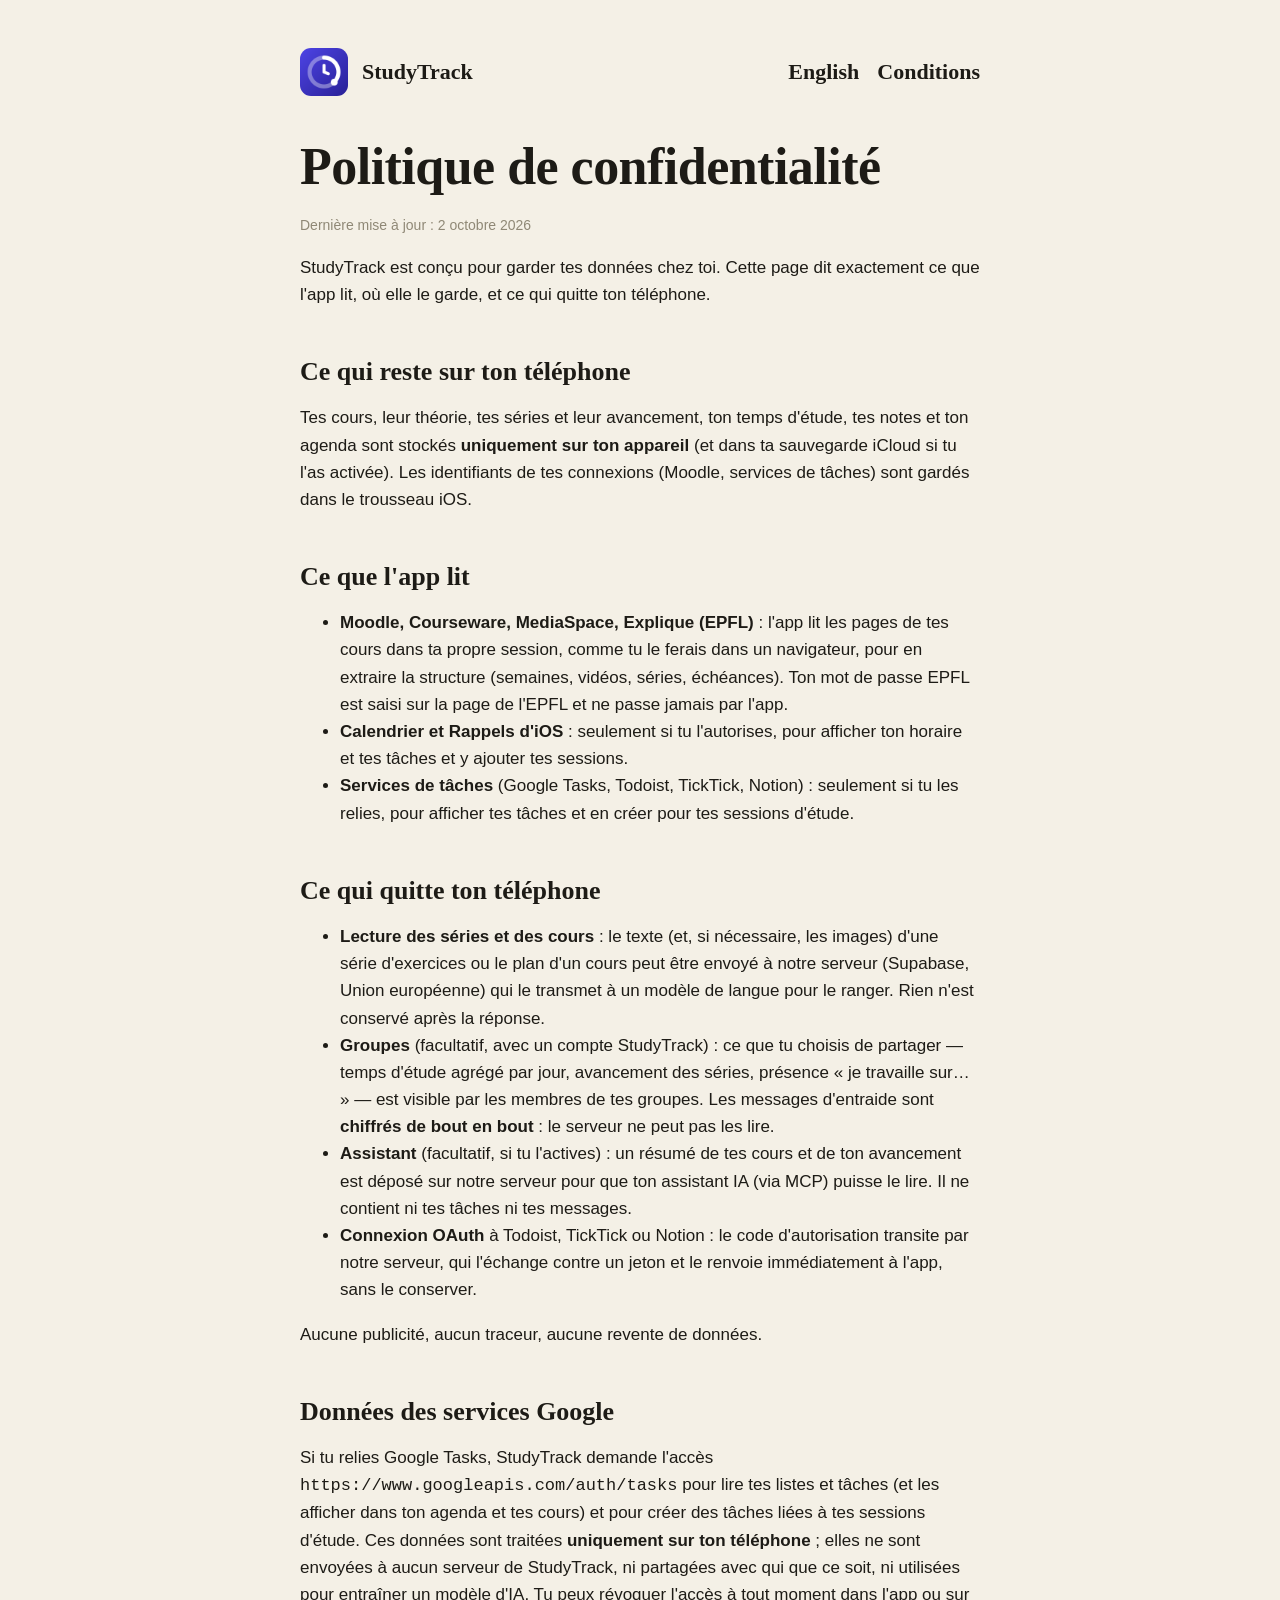
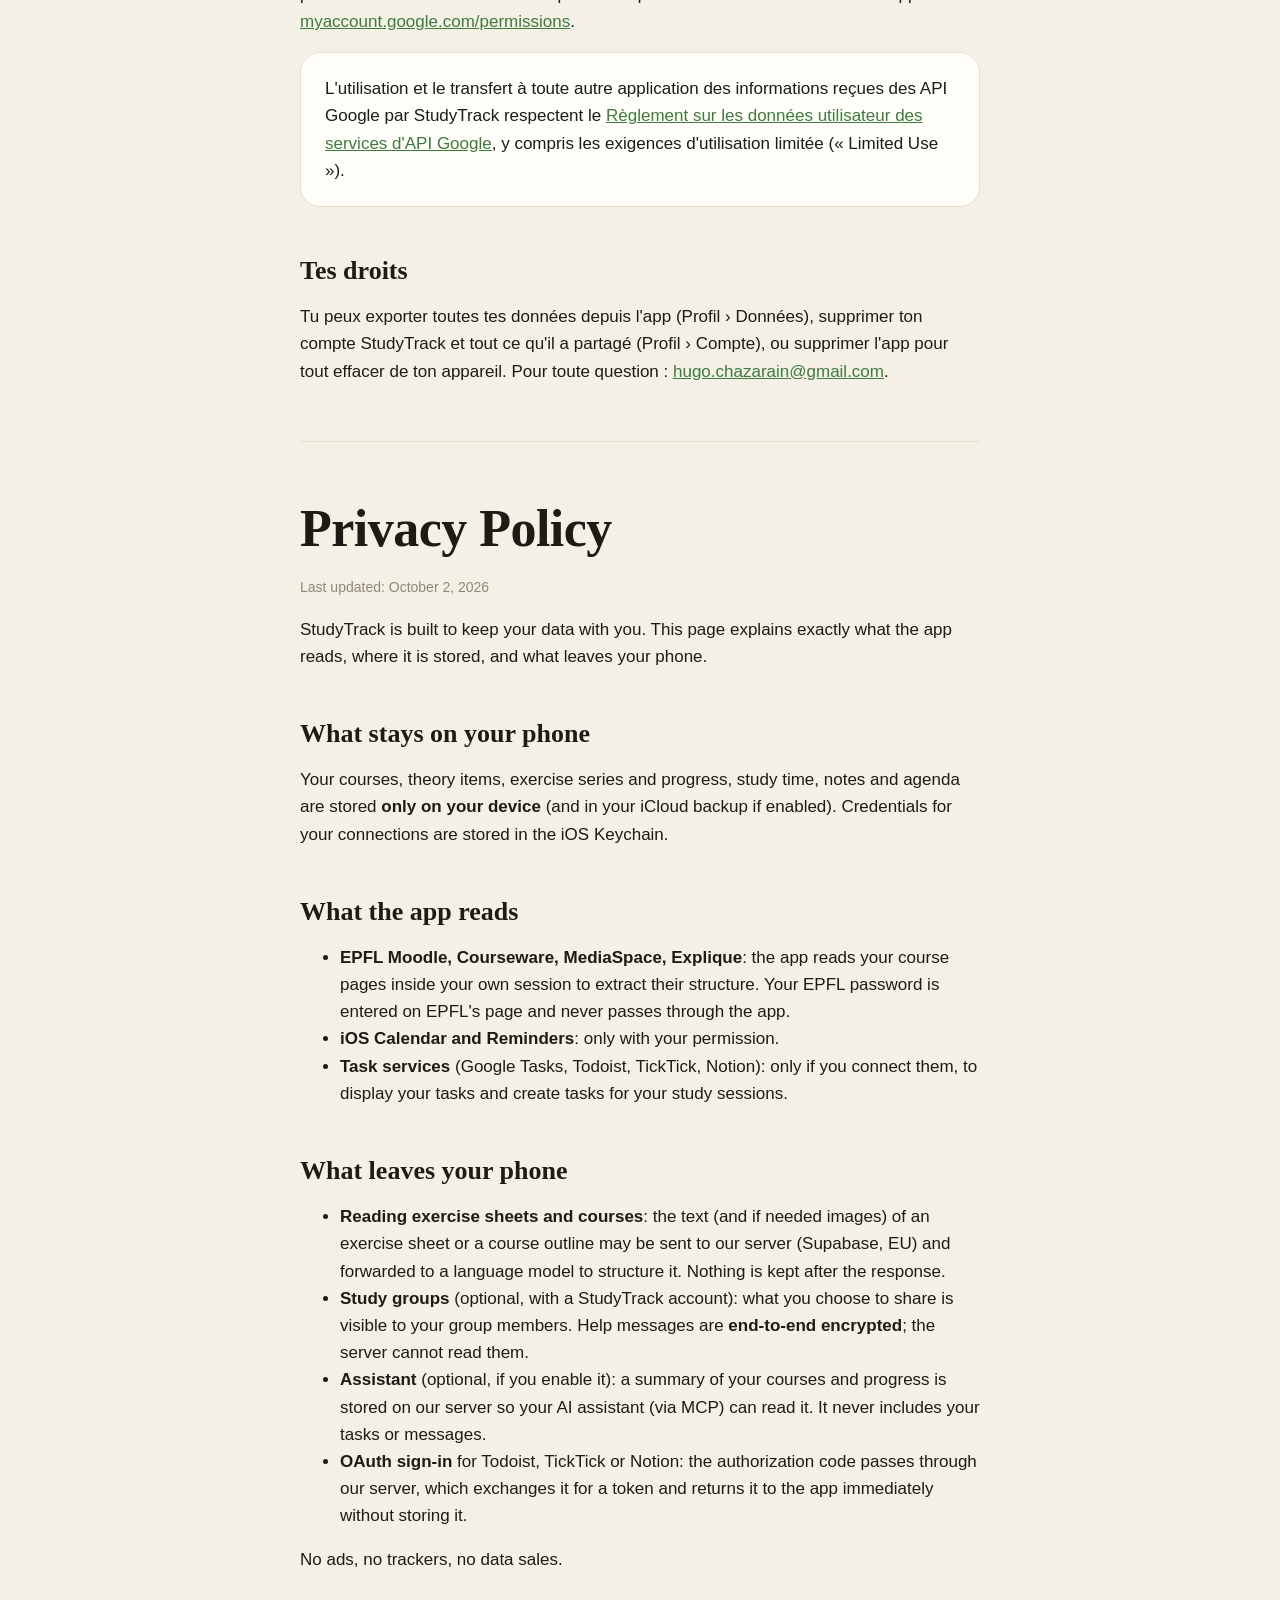
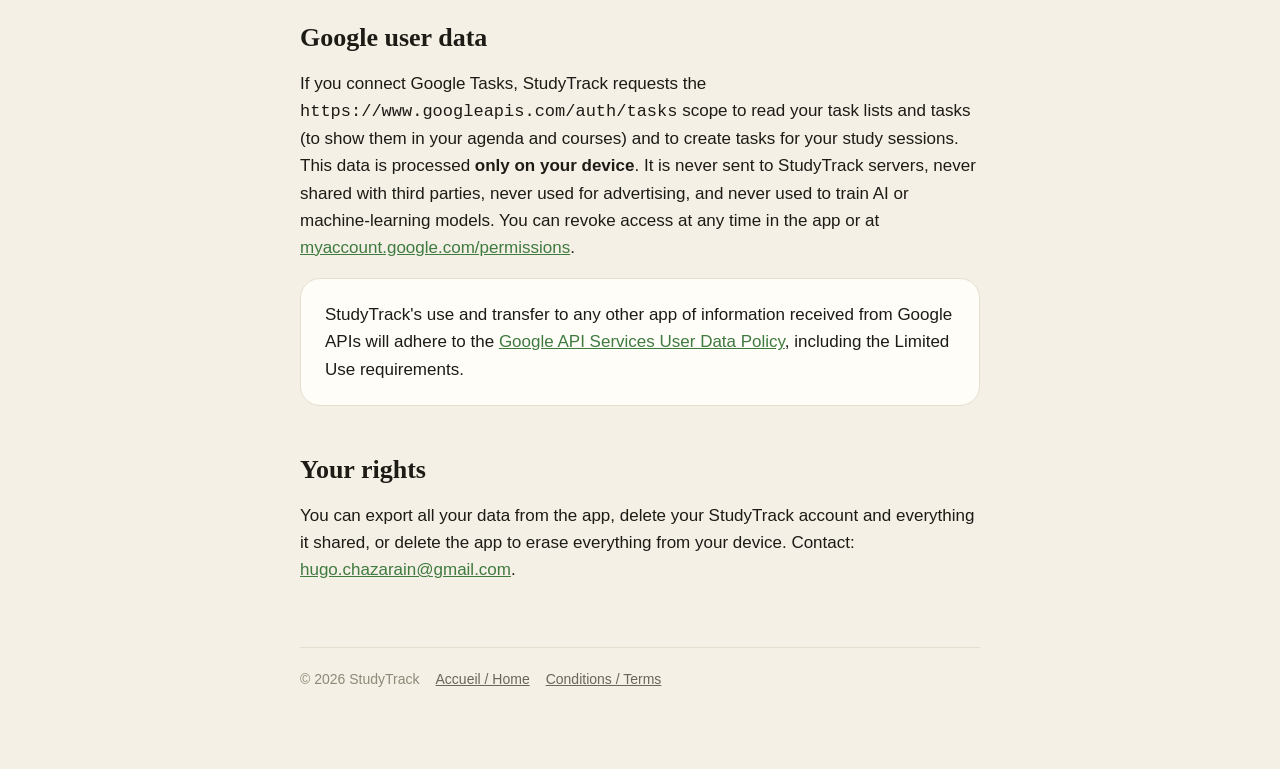
==== privacy.html @ 060e9a37 "StudyTrack site: home, privacy, terms" ====
<!doctype html>
<html lang="fr">
<head>
<meta charset="utf-8">
<meta name="viewport" content="width=device-width, initial-scale=1">
<title>Confidentialité — StudyTrack</title>
<link rel="icon" href="icon.png">
<link rel="stylesheet" href="style.css">
</head>
<body>
<div class="wrap">
  <header class="site">
    <img src="icon.png" alt="">
    <a href="/">StudyTrack</a>
    <nav><a href="#en">English</a><a href="terms.html">Conditions</a></nav>
  </header>

  <h1>Politique de confidentialité</h1>
  <p class="muted">Dernière mise à jour : 2 octobre 2026</p>

  <p>StudyTrack est conçu pour garder tes données chez toi. Cette page dit exactement ce que l'app lit, où elle le garde, et ce qui quitte ton téléphone.</p>

  <h2>Ce qui reste sur ton téléphone</h2>
  <p>Tes cours, leur théorie, tes séries et leur avancement, ton temps d'étude, tes notes et ton agenda sont stockés <strong>uniquement sur ton appareil</strong> (et dans ta sauvegarde iCloud si tu l'as activée). Les identifiants de tes connexions (Moodle, services de tâches) sont gardés dans le trousseau iOS.</p>

  <h2>Ce que l'app lit</h2>
  <ul>
    <li><strong>Moodle, Courseware, MediaSpace, Explique (EPFL)</strong> : l'app lit les pages de tes cours dans ta propre session, comme tu le ferais dans un navigateur, pour en extraire la structure (semaines, vidéos, séries, échéances). Ton mot de passe EPFL est saisi sur la page de l'EPFL et ne passe jamais par l'app.</li>
    <li><strong>Calendrier et Rappels d'iOS</strong> : seulement si tu l'autorises, pour afficher ton horaire et tes tâches et y ajouter tes sessions.</li>
    <li><strong>Services de tâches</strong> (Google Tasks, Todoist, TickTick, Notion) : seulement si tu les relies, pour afficher tes tâches et en créer pour tes sessions d'étude.</li>
  </ul>

  <h2>Ce qui quitte ton téléphone</h2>
  <ul>
    <li><strong>Lecture des séries et des cours</strong> : le texte (et, si nécessaire, les images) d'une série d'exercices ou le plan d'un cours peut être envoyé à notre serveur (Supabase, Union européenne) qui le transmet à un modèle de langue pour le ranger. Rien n'est conservé après la réponse.</li>
    <li><strong>Groupes</strong> (facultatif, avec un compte StudyTrack) : ce que tu choisis de partager — temps d'étude agrégé par jour, avancement des séries, présence « je travaille sur… » — est visible par les membres de tes groupes. Les messages d'entraide sont <strong>chiffrés de bout en bout</strong> : le serveur ne peut pas les lire.</li>
    <li><strong>Assistant</strong> (facultatif, si tu l'actives) : un résumé de tes cours et de ton avancement est déposé sur notre serveur pour que ton assistant IA (via MCP) puisse le lire. Il ne contient ni tes tâches ni tes messages.</li>
    <li><strong>Connexion OAuth</strong> à Todoist, TickTick ou Notion : le code d'autorisation transite par notre serveur, qui l'échange contre un jeton et le renvoie immédiatement à l'app, sans le conserver.</li>
  </ul>
  <p>Aucune publicité, aucun traceur, aucune revente de données.</p>

  <h2>Données des services Google</h2>
  <p>Si tu relies Google Tasks, StudyTrack demande l'accès <code>https://www.googleapis.com/auth/tasks</code> pour lire tes listes et tâches (et les afficher dans ton agenda et tes cours) et pour créer des tâches liées à tes sessions d'étude. Ces données sont traitées <strong>uniquement sur ton téléphone</strong> ; elles ne sont envoyées à aucun serveur de StudyTrack, ni partagées avec qui que ce soit, ni utilisées pour entraîner un modèle d'IA. Tu peux révoquer l'accès à tout moment dans l'app ou sur <a href="https://myaccount.google.com/permissions">myaccount.google.com/permissions</a>.</p>
  <p class="card">L'utilisation et le transfert à toute autre application des informations reçues des API Google par StudyTrack respectent le <a href="https://developers.google.com/terms/api-services-user-data-policy">Règlement sur les données utilisateur des services d'API Google</a>, y compris les exigences d'utilisation limitée (« Limited Use »).</p>

  <h2>Tes droits</h2>
  <p>Tu peux exporter toutes tes données depuis l'app (Profil › Données), supprimer ton compte StudyTrack et tout ce qu'il a partagé (Profil › Compte), ou supprimer l'app pour tout effacer de ton appareil. Pour toute question : <a href="mailto:hugo.chazarain@gmail.com">hugo.chazarain@gmail.com</a>.</p>

  <hr style="border:none;border-top:1px solid var(--rule);margin:56px 0">

  <section id="en" lang="en">
  <h1>Privacy Policy</h1>
  <p class="muted">Last updated: October 2, 2026</p>

  <p>StudyTrack is built to keep your data with you. This page explains exactly what the app reads, where it is stored, and what leaves your phone.</p>

  <h2>What stays on your phone</h2>
  <p>Your courses, theory items, exercise series and progress, study time, notes and agenda are stored <strong>only on your device</strong> (and in your iCloud backup if enabled). Credentials for your connections are stored in the iOS Keychain.</p>

  <h2>What the app reads</h2>
  <ul>
    <li><strong>EPFL Moodle, Courseware, MediaSpace, Explique</strong>: the app reads your course pages inside your own session to extract their structure. Your EPFL password is entered on EPFL's page and never passes through the app.</li>
    <li><strong>iOS Calendar and Reminders</strong>: only with your permission.</li>
    <li><strong>Task services</strong> (Google Tasks, Todoist, TickTick, Notion): only if you connect them, to display your tasks and create tasks for your study sessions.</li>
  </ul>

  <h2>What leaves your phone</h2>
  <ul>
    <li><strong>Reading exercise sheets and courses</strong>: the text (and if needed images) of an exercise sheet or a course outline may be sent to our server (Supabase, EU) and forwarded to a language model to structure it. Nothing is kept after the response.</li>
    <li><strong>Study groups</strong> (optional, with a StudyTrack account): what you choose to share is visible to your group members. Help messages are <strong>end-to-end encrypted</strong>; the server cannot read them.</li>
    <li><strong>Assistant</strong> (optional, if you enable it): a summary of your courses and progress is stored on our server so your AI assistant (via MCP) can read it. It never includes your tasks or messages.</li>
    <li><strong>OAuth sign-in</strong> for Todoist, TickTick or Notion: the authorization code passes through our server, which exchanges it for a token and returns it to the app immediately without storing it.</li>
  </ul>
  <p>No ads, no trackers, no data sales.</p>

  <h2>Google user data</h2>
  <p>If you connect Google Tasks, StudyTrack requests the <code>https://www.googleapis.com/auth/tasks</code> scope to read your task lists and tasks (to show them in your agenda and courses) and to create tasks for your study sessions. This data is processed <strong>only on your device</strong>. It is never sent to StudyTrack servers, never shared with third parties, never used for advertising, and never used to train AI or machine-learning models. You can revoke access at any time in the app or at <a href="https://myaccount.google.com/permissions">myaccount.google.com/permissions</a>.</p>
  <p class="card">StudyTrack's use and transfer to any other app of information received from Google APIs will adhere to the <a href="https://developers.google.com/terms/api-services-user-data-policy">Google API Services User Data Policy</a>, including the Limited Use requirements.</p>

  <h2>Your rights</h2>
  <p>You can export all your data from the app, delete your StudyTrack account and everything it shared, or delete the app to erase everything from your device. Contact: <a href="mailto:hugo.chazarain@gmail.com">hugo.chazarain@gmail.com</a>.</p>
  </section>

  <footer>
    <span>© 2026 StudyTrack</span>
    <a href="/">Accueil / Home</a>
    <a href="terms.html">Conditions / Terms</a>
  </footer>
</div>
</body>
</html>
---- style.css ----
:root {
  --ground: #F4F0E6;
  --sheet: #FFFDF8;
  --raised: #EFE9DC;
  --ink: #1D1B16;
  --ink-2: #6B655A;
  --ink-3: #8F8876;
  --rule: #E6DFD0;
  --accent: #3F7A3F;
  color-scheme: light dark;
}
@media (prefers-color-scheme: dark) {
  :root {
    --ground: #15130F;
    --sheet: #211E18;
    --raised: #2B271F;
    --ink: #EDE6D6;
    --ink-2: #A89F8D;
    --ink-3: #7D7566;
    --rule: #353027;
    --accent: #8FC58A;
  }
}
* { box-sizing: border-box; }
html { -webkit-text-size-adjust: 100%; }
body {
  margin: 0;
  background: var(--ground);
  color: var(--ink);
  font: 17px/1.6 -apple-system, BlinkMacSystemFont, "SF Pro Text", "Segoe UI", Roboto, sans-serif;
}
.wrap { max-width: 720px; margin: 0 auto; padding: 48px 20px 80px; }
header.site { display: flex; align-items: center; gap: 14px; margin-bottom: 40px; }
header.site img { width: 48px; height: 48px; border-radius: 11px; }
header.site a { color: inherit; text-decoration: none; font-family: "New York", "Iowan Old Style", Georgia, serif; font-size: 22px; font-weight: 600; }
nav { margin-left: auto; display: flex; gap: 18px; font-size: 15px; }
nav a { color: var(--ink-2); text-decoration: none; }
nav a:hover { color: var(--ink); }
h1, h2, h3 { font-family: "New York", "Iowan Old Style", Georgia, serif; font-weight: 600; line-height: 1.2; }
h1 { font-size: clamp(34px, 7vw, 52px); margin: 0 0 16px; letter-spacing: -0.01em; }
h2 { font-size: 26px; margin: 48px 0 12px; }
h3 { font-size: 19px; margin: 28px 0 8px; }
p, li { color: var(--ink); }
.lede { font-size: 20px; color: var(--ink-2); max-width: 36em; }
.muted { color: var(--ink-3); font-size: 14px; }
a { color: var(--accent); }
.card { background: var(--sheet); border: 1px solid var(--rule); border-radius: 20px; padding: 22px 24px; margin: 16px 0; }
.grid { display: grid; grid-template-columns: repeat(auto-fit, minmax(200px, 1fr)); gap: 14px; margin: 28px 0; }
.grid .card { margin: 0; }
.card h3 { margin-top: 0; }
.semester { display: grid; grid-template-columns: repeat(14, 1fr); gap: 4px; margin: 32px 0; max-width: 520px; }
.semester span { aspect-ratio: 1; border-radius: 4px; background: var(--raised); position: relative; }
.semester span::after { content: ""; position: absolute; inset: 32%; border-radius: 50%; background: var(--c); opacity: 0; animation: fill .6s ease forwards; animation-delay: var(--d); }
.semester span.s::after { inset: 26%; border-radius: 2px; }
@keyframes fill { from { opacity: 0; transform: scale(.2); } to { opacity: 1; transform: scale(1); } }
@media (prefers-reduced-motion: reduce) { .semester span::after { animation: none; opacity: 1; } }
footer { margin-top: 64px; padding-top: 20px; border-top: 1px solid var(--rule); font-size: 14px; color: var(--ink-3); display: flex; flex-wrap: wrap; gap: 16px; }
footer a { color: var(--ink-2); }
.lang { font-size: 14px; color: var(--ink-3); }
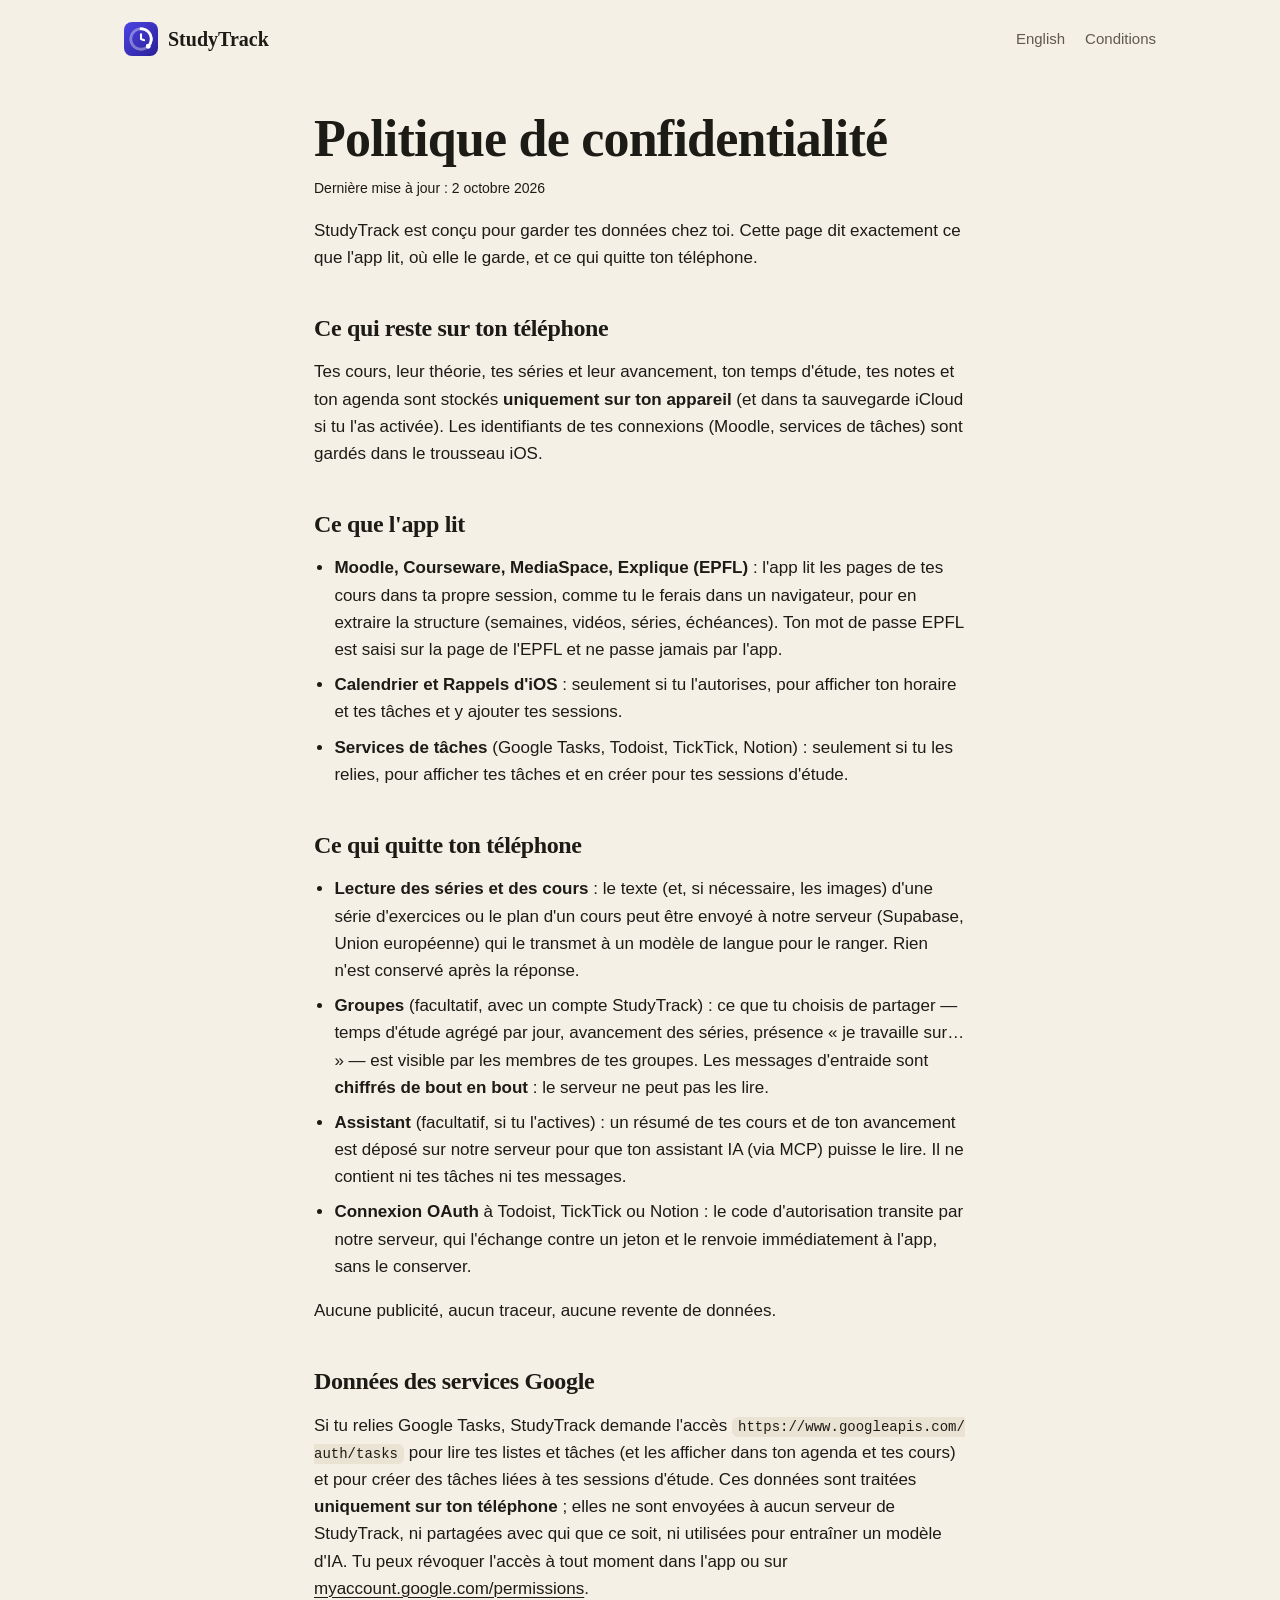
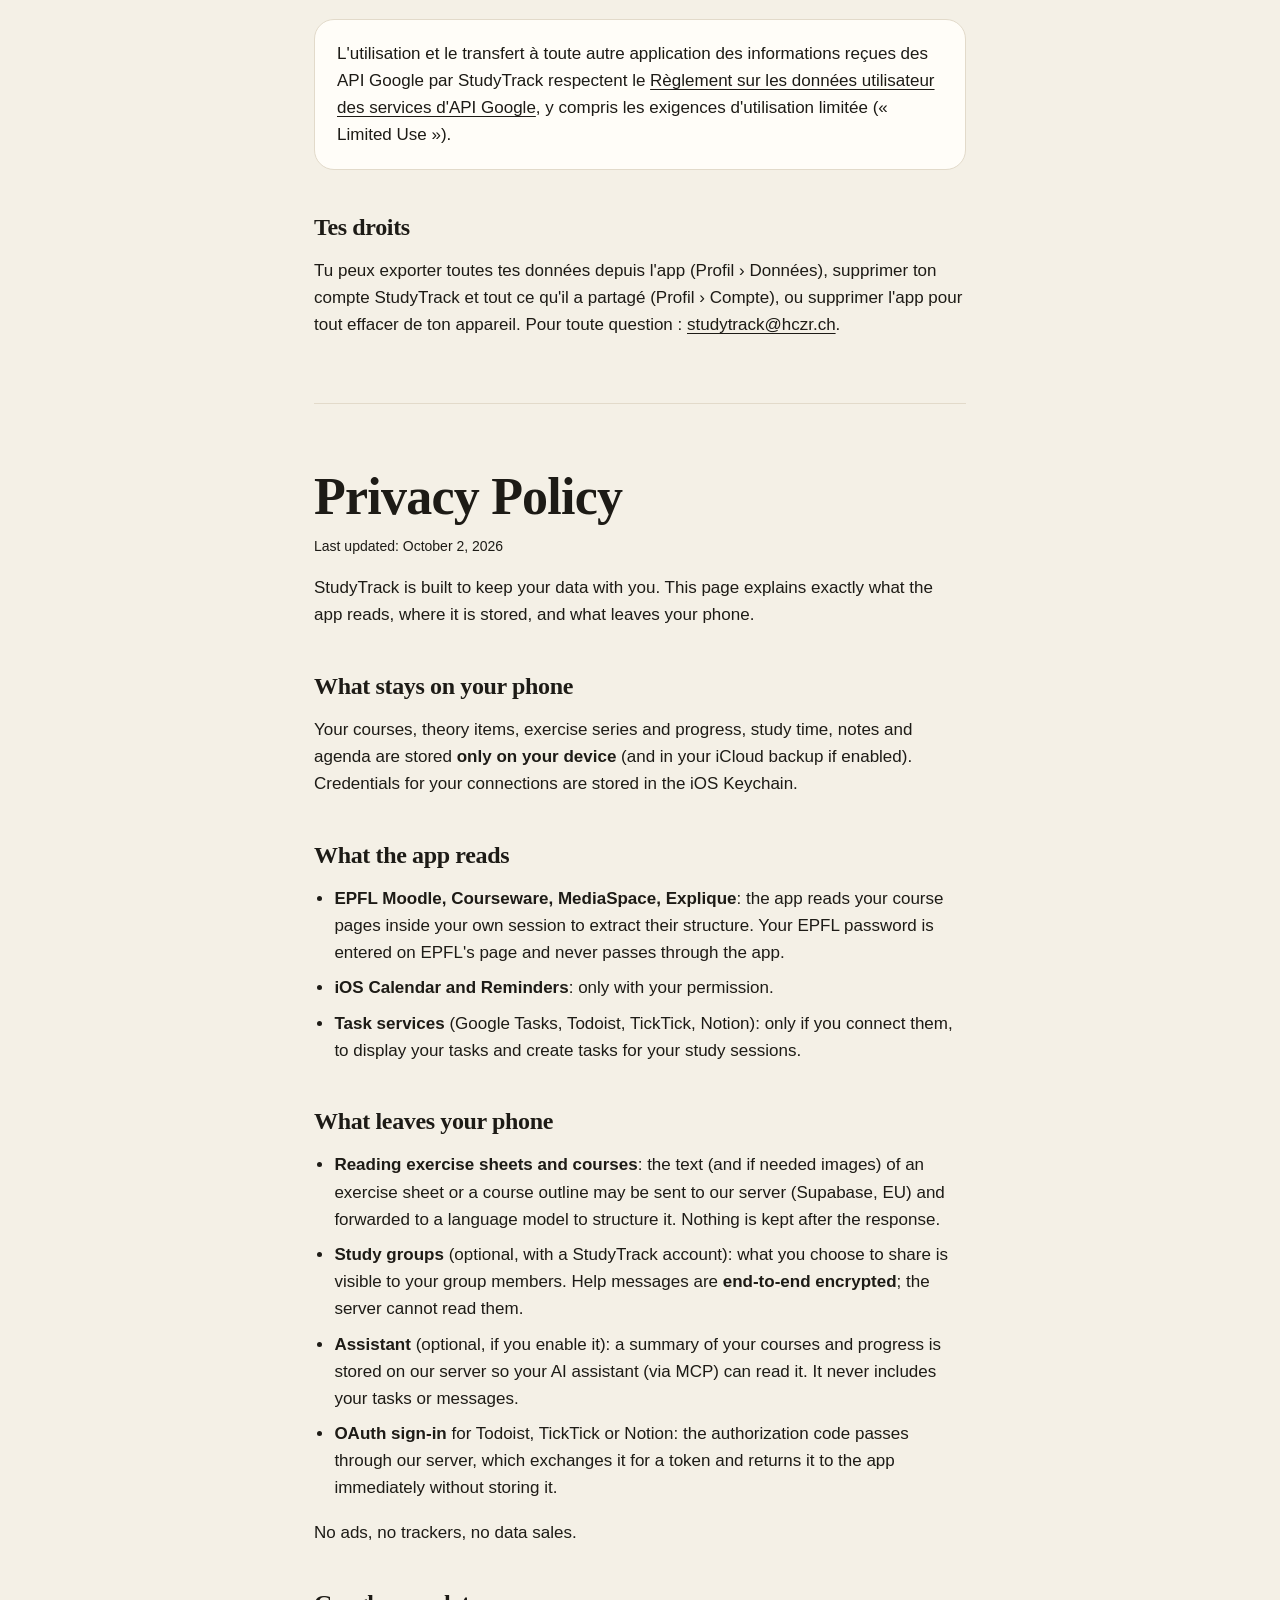
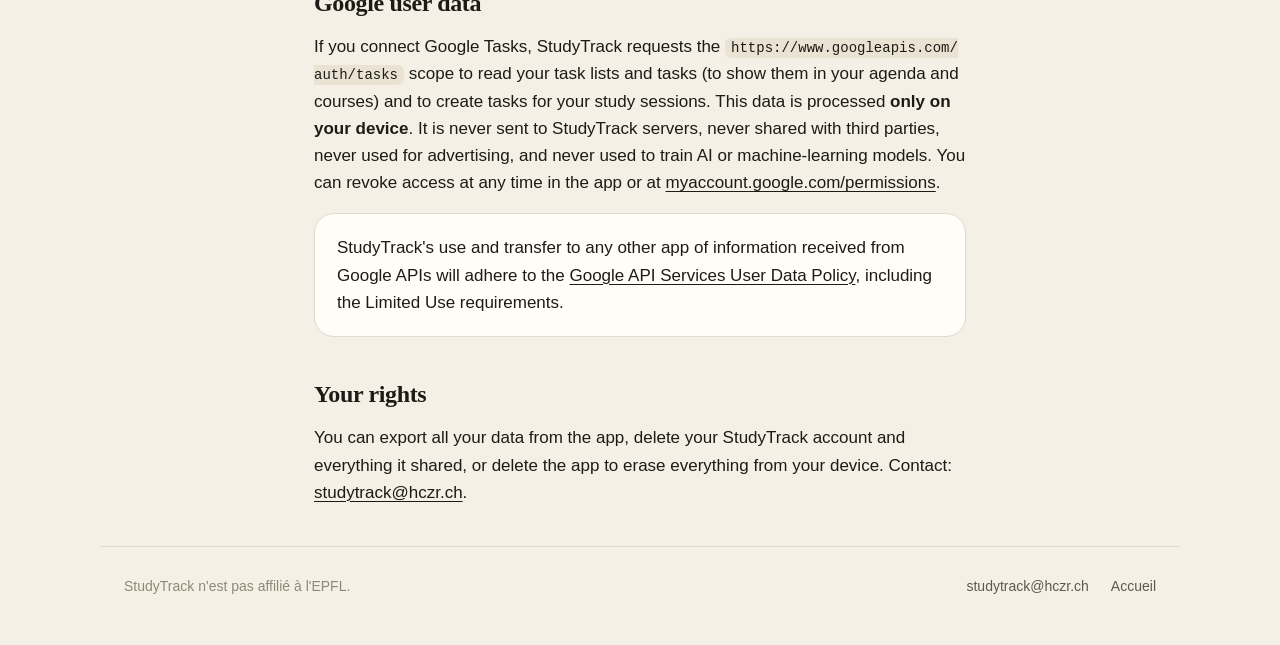
==== commit 2c848b04: "Nouveau site : captures réelles de l'app, texte réécrit, contact studytrack@hczr.ch" ====
--- a/privacy.html
+++ b/privacy.html
@@ -8,12 +8,11 @@
 <link rel="stylesheet" href="style.css">
 </head>
 <body>
-<div class="wrap">
-  <header class="site">
-    <img src="icon.png" alt="">
-    <a href="/">StudyTrack</a>
-    <nav><a href="#en">English</a><a href="terms.html">Conditions</a></nav>
-  </header>
+<header class="bar">
+  <a class="brand" href="/"><img src="icon.png" alt="">StudyTrack</a>
+  <nav><a href="#en">English</a><a href="terms.html">Conditions</a></nav>
+</header>
+<main class="doc">
 
   <h1>Politique de confidentialité</h1>
   <p class="muted">Dernière mise à jour : 2 octobre 2026</p>
@@ -44,9 +43,9 @@
   <p class="card">L'utilisation et le transfert à toute autre application des informations reçues des API Google par StudyTrack respectent le <a href="https://developers.google.com/terms/api-services-user-data-policy">Règlement sur les données utilisateur des services d'API Google</a>, y compris les exigences d'utilisation limitée (« Limited Use »).</p>
 
   <h2>Tes droits</h2>
-  <p>Tu peux exporter toutes tes données depuis l'app (Profil › Données), supprimer ton compte StudyTrack et tout ce qu'il a partagé (Profil › Compte), ou supprimer l'app pour tout effacer de ton appareil. Pour toute question : <a href="mailto:hugo.chazarain@gmail.com">hugo.chazarain@gmail.com</a>.</p>
+  <p>Tu peux exporter toutes tes données depuis l'app (Profil › Données), supprimer ton compte StudyTrack et tout ce qu'il a partagé (Profil › Compte), ou supprimer l'app pour tout effacer de ton appareil. Pour toute question : <a href="mailto:studytrack@hczr.ch">studytrack@hczr.ch</a>.</p>
 
-  <hr style="border:none;border-top:1px solid var(--rule);margin:56px 0">
+  <hr>
 
   <section id="en" lang="en">
   <h1>Privacy Policy</h1>
@@ -78,14 +77,13 @@
   <p class="card">StudyTrack's use and transfer to any other app of information received from Google APIs will adhere to the <a href="https://developers.google.com/terms/api-services-user-data-policy">Google API Services User Data Policy</a>, including the Limited Use requirements.</p>
 
   <h2>Your rights</h2>
-  <p>You can export all your data from the app, delete your StudyTrack account and everything it shared, or delete the app to erase everything from your device. Contact: <a href="mailto:hugo.chazarain@gmail.com">hugo.chazarain@gmail.com</a>.</p>
+  <p>You can export all your data from the app, delete your StudyTrack account and everything it shared, or delete the app to erase everything from your device. Contact: <a href="mailto:studytrack@hczr.ch">studytrack@hczr.ch</a>.</p>
   </section>
-
-  <footer>
-    <span>© 2026 StudyTrack</span>
-    <a href="/">Accueil / Home</a>
-    <a href="terms.html">Conditions / Terms</a>
-  </footer>
-</div>
+</main>
+<footer class="foot">
+  <span>StudyTrack n'est pas affilié à l'EPFL.</span>
+  <a href="mailto:studytrack@hczr.ch">studytrack@hczr.ch</a>
+  <a href="/">Accueil</a>
+</footer>
 </body>
 </html>
--- a/style.css
+++ b/style.css
@@ -1,59 +1,115 @@
 :root {
   --ground: #F4F0E6;
   --sheet: #FFFDF8;
-  --raised: #EFE9DC;
+  --raised: #EAE3D3;
   --ink: #1D1B16;
-  --ink-2: #6B655A;
+  --ink-2: #5F594E;
   --ink-3: #8F8876;
-  --rule: #E6DFD0;
-  --accent: #3F7A3F;
+  --rule: #E2DACA;
+  --due: #B4412F;
+  --serif: "New York", ui-serif, "Iowan Old Style", "Palatino Linotype", Georgia, serif;
+  --sans: -apple-system, BlinkMacSystemFont, "SF Pro Text", "Segoe UI", Roboto, sans-serif;
   color-scheme: light dark;
 }
 @media (prefers-color-scheme: dark) {
   :root {
-    --ground: #15130F;
-    --sheet: #211E18;
-    --raised: #2B271F;
-    --ink: #EDE6D6;
-    --ink-2: #A89F8D;
+    --ground: #14120E;
+    --sheet: #1F1C16;
+    --raised: #2C281F;
+    --ink: #EFE8D8;
+    --ink-2: #ABA290;
     --ink-3: #7D7566;
-    --rule: #353027;
-    --accent: #8FC58A;
+    --rule: #332E25;
+    --due: #E07A62;
   }
 }
+
 * { box-sizing: border-box; }
 html { -webkit-text-size-adjust: 100%; }
 body {
   margin: 0;
   background: var(--ground);
   color: var(--ink);
-  font: 17px/1.6 -apple-system, BlinkMacSystemFont, "SF Pro Text", "Segoe UI", Roboto, sans-serif;
+  font: 17px/1.6 var(--sans);
+  -webkit-font-smoothing: antialiased;
 }
-.wrap { max-width: 720px; margin: 0 auto; padding: 48px 20px 80px; }
-header.site { display: flex; align-items: center; gap: 14px; margin-bottom: 40px; }
-header.site img { width: 48px; height: 48px; border-radius: 11px; }
-header.site a { color: inherit; text-decoration: none; font-family: "New York", "Iowan Old Style", Georgia, serif; font-size: 22px; font-weight: 600; }
-nav { margin-left: auto; display: flex; gap: 18px; font-size: 15px; }
-nav a { color: var(--ink-2); text-decoration: none; }
-nav a:hover { color: var(--ink); }
-h1, h2, h3 { font-family: "New York", "Iowan Old Style", Georgia, serif; font-weight: 600; line-height: 1.2; }
-h1 { font-size: clamp(34px, 7vw, 52px); margin: 0 0 16px; letter-spacing: -0.01em; }
-h2 { font-size: 26px; margin: 48px 0 12px; }
-h3 { font-size: 19px; margin: 28px 0 8px; }
-p, li { color: var(--ink); }
-.lede { font-size: 20px; color: var(--ink-2); max-width: 36em; }
-.muted { color: var(--ink-3); font-size: 14px; }
-a { color: var(--accent); }
-.card { background: var(--sheet); border: 1px solid var(--rule); border-radius: 20px; padding: 22px 24px; margin: 16px 0; }
-.grid { display: grid; grid-template-columns: repeat(auto-fit, minmax(200px, 1fr)); gap: 14px; margin: 28px 0; }
-.grid .card { margin: 0; }
-.card h3 { margin-top: 0; }
-.semester { display: grid; grid-template-columns: repeat(14, 1fr); gap: 4px; margin: 32px 0; max-width: 520px; }
-.semester span { aspect-ratio: 1; border-radius: 4px; background: var(--raised); position: relative; }
-.semester span::after { content: ""; position: absolute; inset: 32%; border-radius: 50%; background: var(--c); opacity: 0; animation: fill .6s ease forwards; animation-delay: var(--d); }
-.semester span.s::after { inset: 26%; border-radius: 2px; }
-@keyframes fill { from { opacity: 0; transform: scale(.2); } to { opacity: 1; transform: scale(1); } }
-@media (prefers-reduced-motion: reduce) { .semester span::after { animation: none; opacity: 1; } }
-footer { margin-top: 64px; padding-top: 20px; border-top: 1px solid var(--rule); font-size: 14px; color: var(--ink-3); display: flex; flex-wrap: wrap; gap: 16px; }
-footer a { color: var(--ink-2); }
-.lang { font-size: 14px; color: var(--ink-3); }
+a { color: inherit; text-underline-offset: 3px; text-decoration-thickness: 1px; }
+img { display: block; max-width: 100%; height: auto; }
+h1, h2, h3 { font-family: var(--serif); font-weight: 600; line-height: 1.1; letter-spacing: -0.015em; margin: 0; }
+
+/* Barre et pied */
+.bar, .foot, main { max-width: 1080px; margin: 0 auto; padding-left: 24px; padding-right: 24px; }
+.bar { display: flex; align-items: center; justify-content: space-between; padding-top: 22px; padding-bottom: 22px; }
+.brand { display: flex; align-items: center; gap: 10px; font-family: var(--serif); font-weight: 600; font-size: 20px; text-decoration: none; }
+.brand img { width: 34px; height: 34px; border-radius: 8px; }
+.bar nav { display: flex; gap: 20px; font-size: 15px; }
+.bar nav a { color: var(--ink-2); text-decoration: none; }
+.bar nav a:hover { color: var(--ink); }
+.foot { display: flex; flex-wrap: wrap; gap: 8px 22px; padding-top: 28px; padding-bottom: 48px; margin-top: 40px; border-top: 1px solid var(--rule); font-size: 14px; color: var(--ink-3); }
+.foot span { margin-right: auto; }
+.foot a { color: var(--ink-2); text-decoration: none; }
+.foot a:hover { color: var(--ink); }
+
+/* Accueil */
+.hero { display: grid; grid-template-columns: 1.15fr 0.85fr; gap: 48px; align-items: center; padding: 48px 0 24px; }
+.hero h1 { font-size: clamp(52px, 9vw, 104px); letter-spacing: -0.03em; line-height: 0.98; }
+.lede { font-size: clamp(19px, 2.2vw, 22px); color: var(--ink-2); max-width: 26em; margin: 28px 0 32px; }
+.cta { display: flex; flex-wrap: wrap; align-items: center; gap: 14px 18px; }
+.button { display: inline-block; background: var(--ink); color: var(--ground); padding: 14px 24px; border-radius: 999px; font-weight: 600; text-decoration: none; transition: transform .15s ease; }
+.button:hover { transform: translateY(-1px); }
+.button:active { transform: scale(.98); }
+.note { font-size: 14px; color: var(--ink-3); }
+
+.phone { margin: 0; padding: 9px; border-radius: 46px; background: #121110; box-shadow: 0 1px 0 rgba(255,255,255,.08) inset, 0 30px 60px -20px rgba(40,30,10,.35), 0 12px 24px -12px rgba(40,30,10,.25); max-width: 300px; }
+.phone img { border-radius: 38px; }
+.hero-phone { justify-self: center; max-width: 320px; transform: rotate(2.5deg); animation: settle 1.1s cubic-bezier(.16,1,.3,1) both; }
+@keyframes settle { from { opacity: 0; transform: translateY(40px) rotate(6deg); } }
+
+.band { margin: 72px 0 40px; padding: 40px clamp(20px, 5vw, 56px); background: var(--sheet); border: 1px solid var(--rule); border-radius: 32px; }
+.semester { max-width: 720px; margin: 0 auto; display: grid; grid-template-columns: repeat(14, 1fr); gap: clamp(3px, 0.8vw, 8px); }
+.semester span { aspect-ratio: 1; border-radius: 22%; background: var(--raised); position: relative; }
+.semester span::before { content: ""; position: absolute; inset: 0; border-radius: inherit; background: var(--c); opacity: 0; animation: tint .5s ease forwards; animation-delay: var(--d); }
+.semester span::after { content: ""; position: absolute; inset: 27%; border-radius: 20%; background: var(--c); transform: scale(0); animation: pop .55s cubic-bezier(.34,1.56,.64,1) forwards; animation-delay: var(--d); }
+.semester span.t::after { inset: 33%; border-radius: 50%; }
+@keyframes tint { to { opacity: .15; } }
+@keyframes pop { to { transform: scale(1); } }
+.band-caption { max-width: 720px; margin: 22px auto 0; font-size: 14px; color: var(--ink-3); }
+
+.feature { display: grid; grid-template-columns: 300px 1fr; gap: clamp(32px, 7vw, 96px); align-items: center; padding: 64px 0; }
+.feature.flip { grid-template-columns: 1fr 300px; }
+.feature.flip .phone { order: 2; }
+.feature h2 { font-size: clamp(32px, 4.4vw, 48px); margin-bottom: 18px; }
+.feature p { max-width: 30em; color: var(--ink-2); margin: 0 0 12px; }
+.kicker { font-size: 13px; font-weight: 600; letter-spacing: .08em; text-transform: uppercase; color: var(--ink-3) !important; margin-bottom: 14px !important; }
+
+.privacy-note { margin: 48px 0 0; padding: 48px 0 8px; border-top: 1px solid var(--rule); }
+.privacy-note h2 { font-size: clamp(28px, 3.6vw, 40px); margin-bottom: 14px; }
+.privacy-note p { color: var(--ink-2); max-width: 36em; margin: 0; }
+.english { margin-top: 40px; font-size: 15px; color: var(--ink-3); max-width: 44em; }
+.english strong { color: var(--ink-2); }
+
+@media (max-width: 760px) {
+  .hero { grid-template-columns: 1fr; gap: 40px; padding-top: 24px; }
+  .hero-phone { max-width: 260px; }
+  .band { margin-top: 48px; border-radius: 24px; padding: 24px 18px; }
+  .feature, .feature.flip { grid-template-columns: 1fr; padding: 40px 0; gap: 28px; }
+  .feature .phone, .feature.flip .phone { order: 2; max-width: 250px; justify-self: center; }
+}
+@media (prefers-reduced-motion: reduce) {
+  .hero-phone { animation: none; }
+  .semester span::before { animation: none; opacity: .15; }
+  .semester span::after { animation: none; transform: none; }
+}
+
+/* Pages de texte (confidentialité, conditions) */
+.doc { max-width: 700px; padding-top: 32px; }
+.doc h1 { font-size: clamp(36px, 6vw, 52px); margin-bottom: 10px; }
+.doc h2 { font-size: 24px; margin: 44px 0 10px; }
+.doc p, .doc li { color: var(--ink); }
+.doc ul { padding-left: 1.2em; }
+.doc li { margin-bottom: 8px; }
+.doc code { font-size: 14px; background: var(--raised); padding: 2px 6px; border-radius: 6px; word-break: break-all; }
+.doc a { color: var(--ink); }
+.muted { color: var(--ink-3); font-size: 14px; margin-top: 0; }
+.card { background: var(--sheet); border: 1px solid var(--rule); border-radius: 20px; padding: 20px 22px; }
+.doc hr { border: none; border-top: 1px solid var(--rule); margin: 64px 0; }
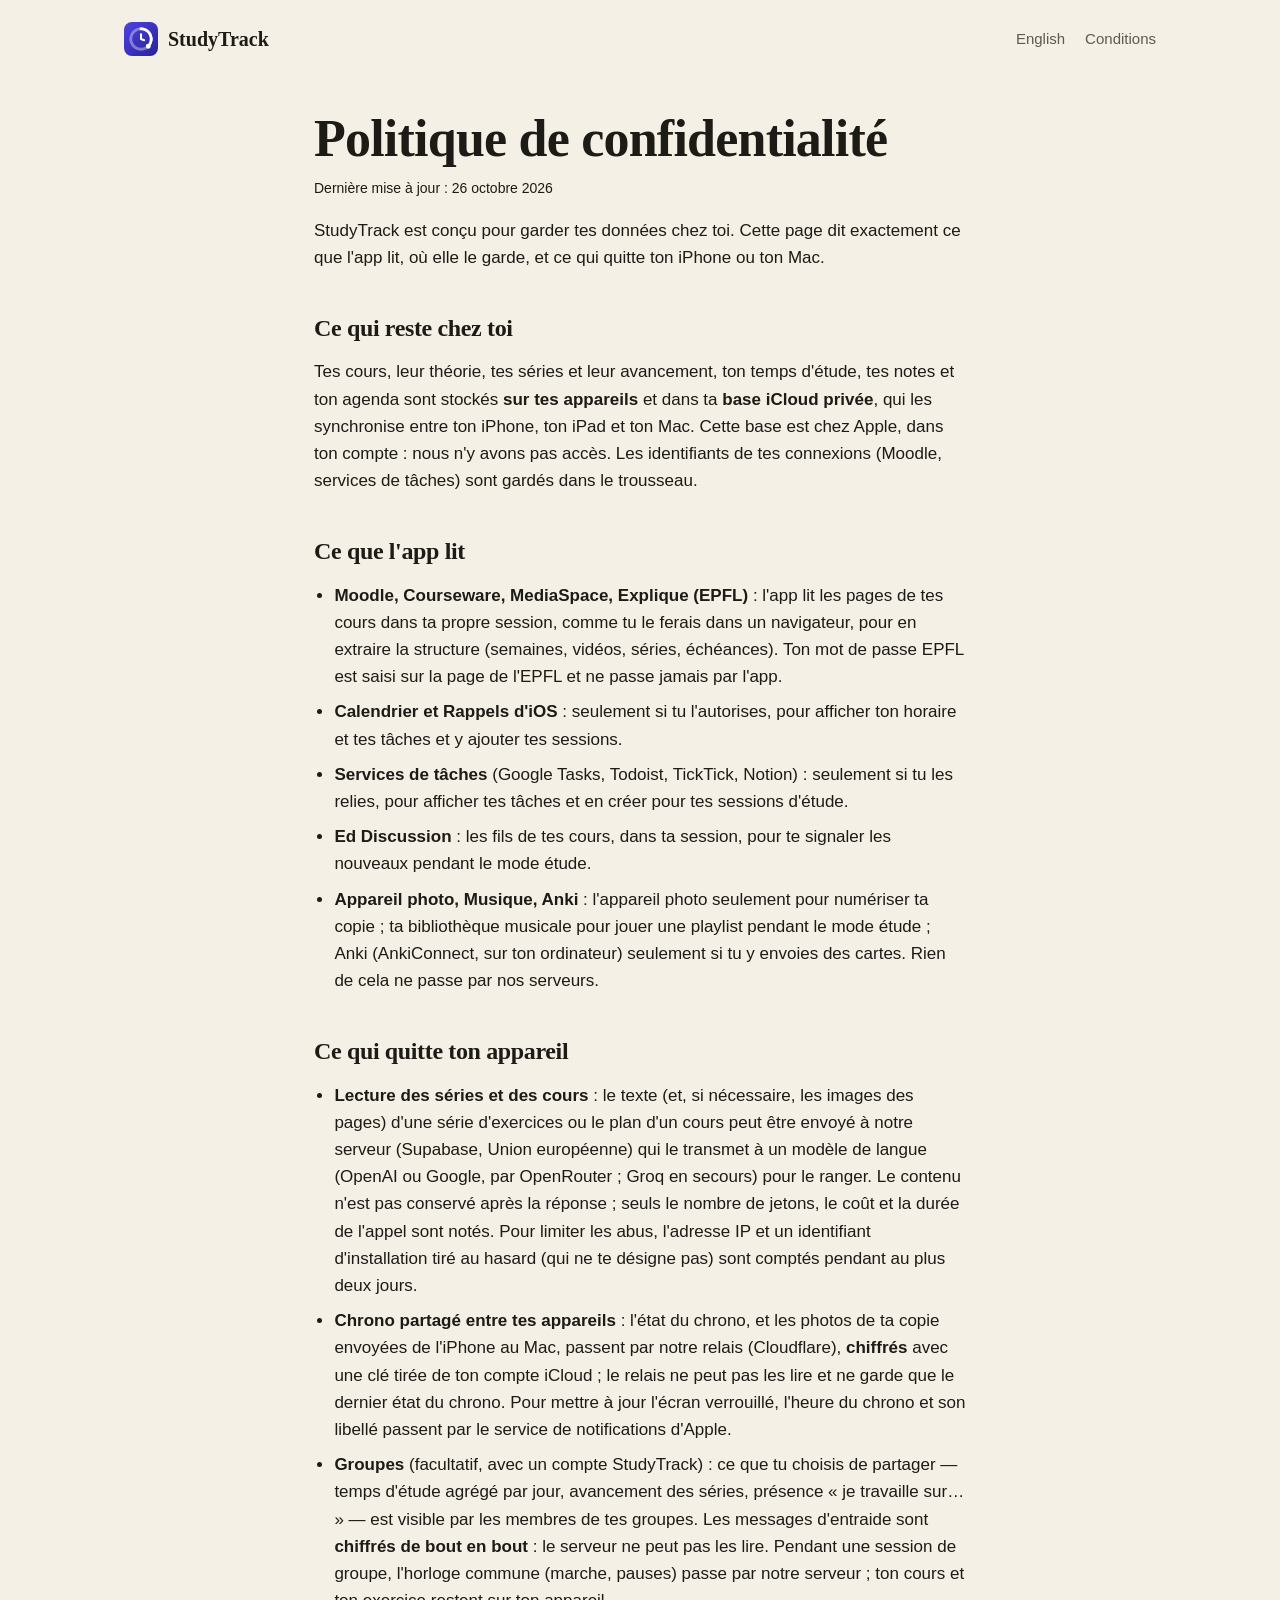
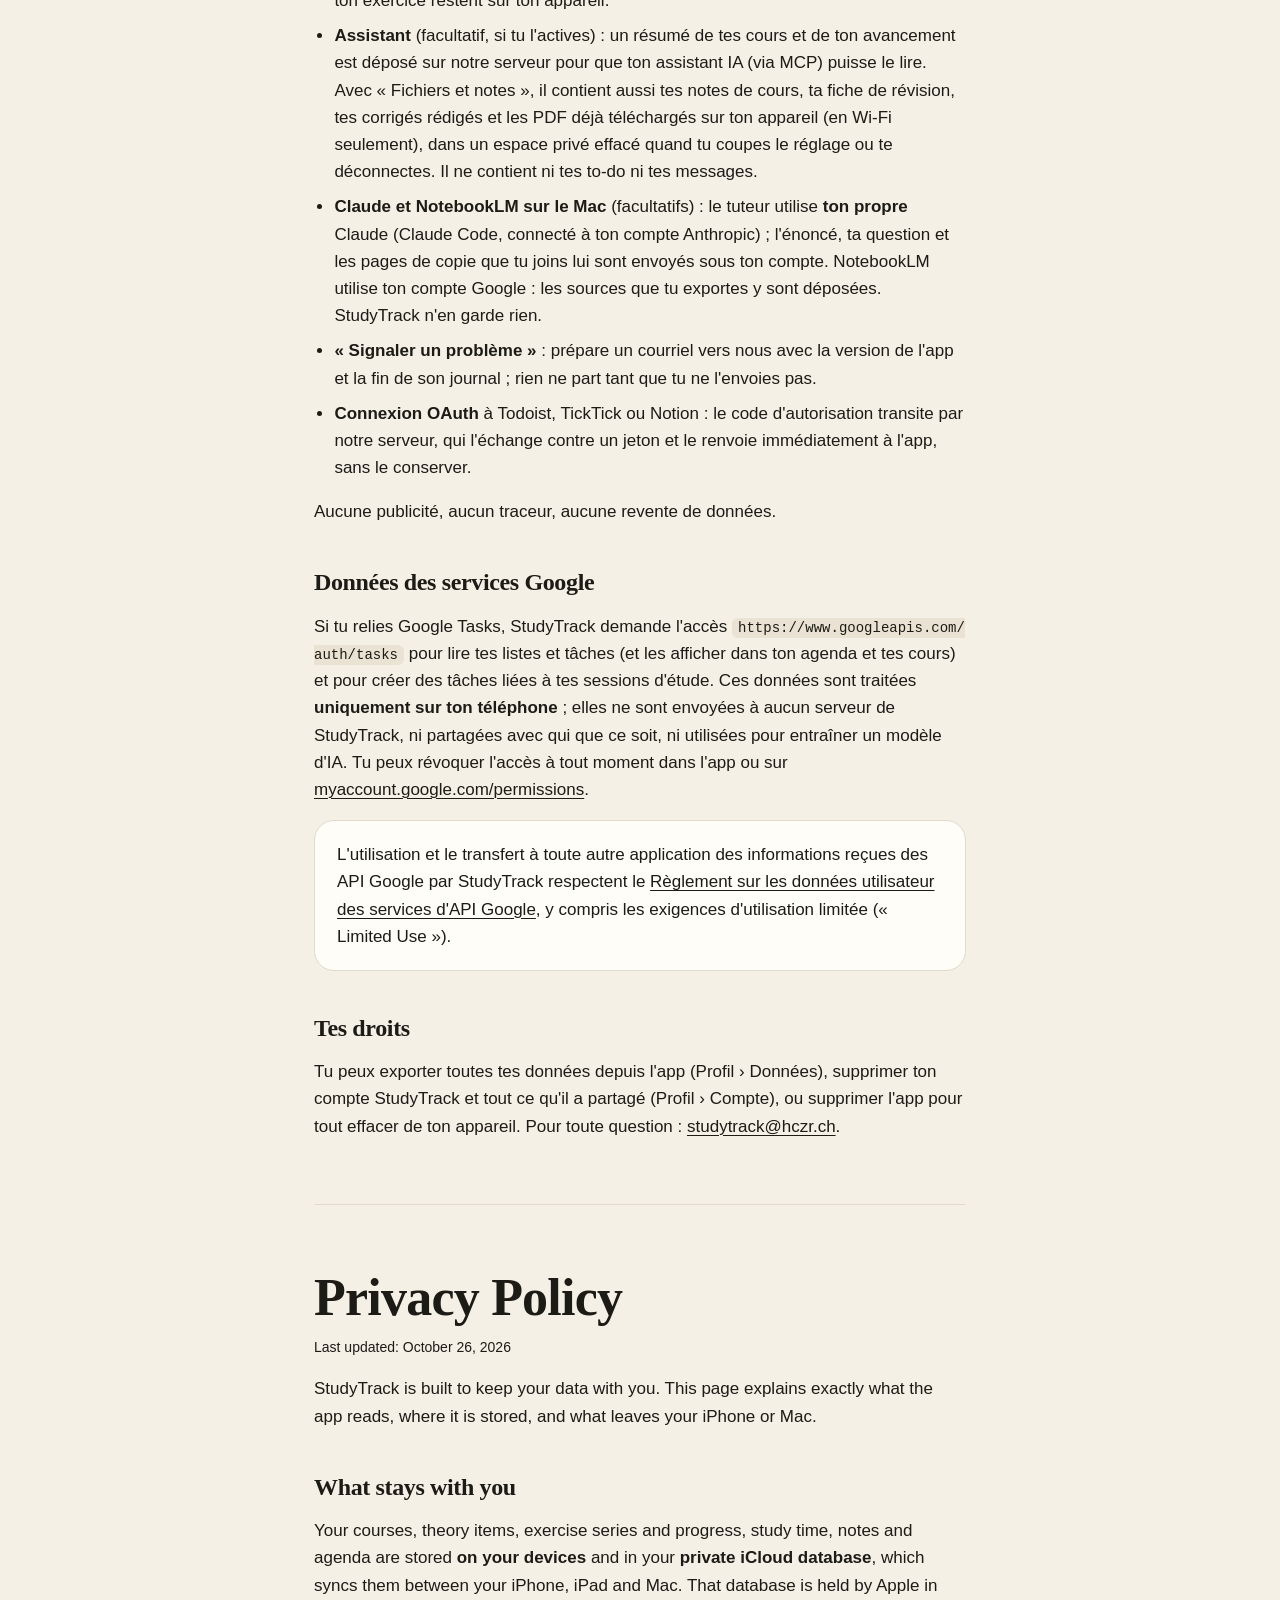
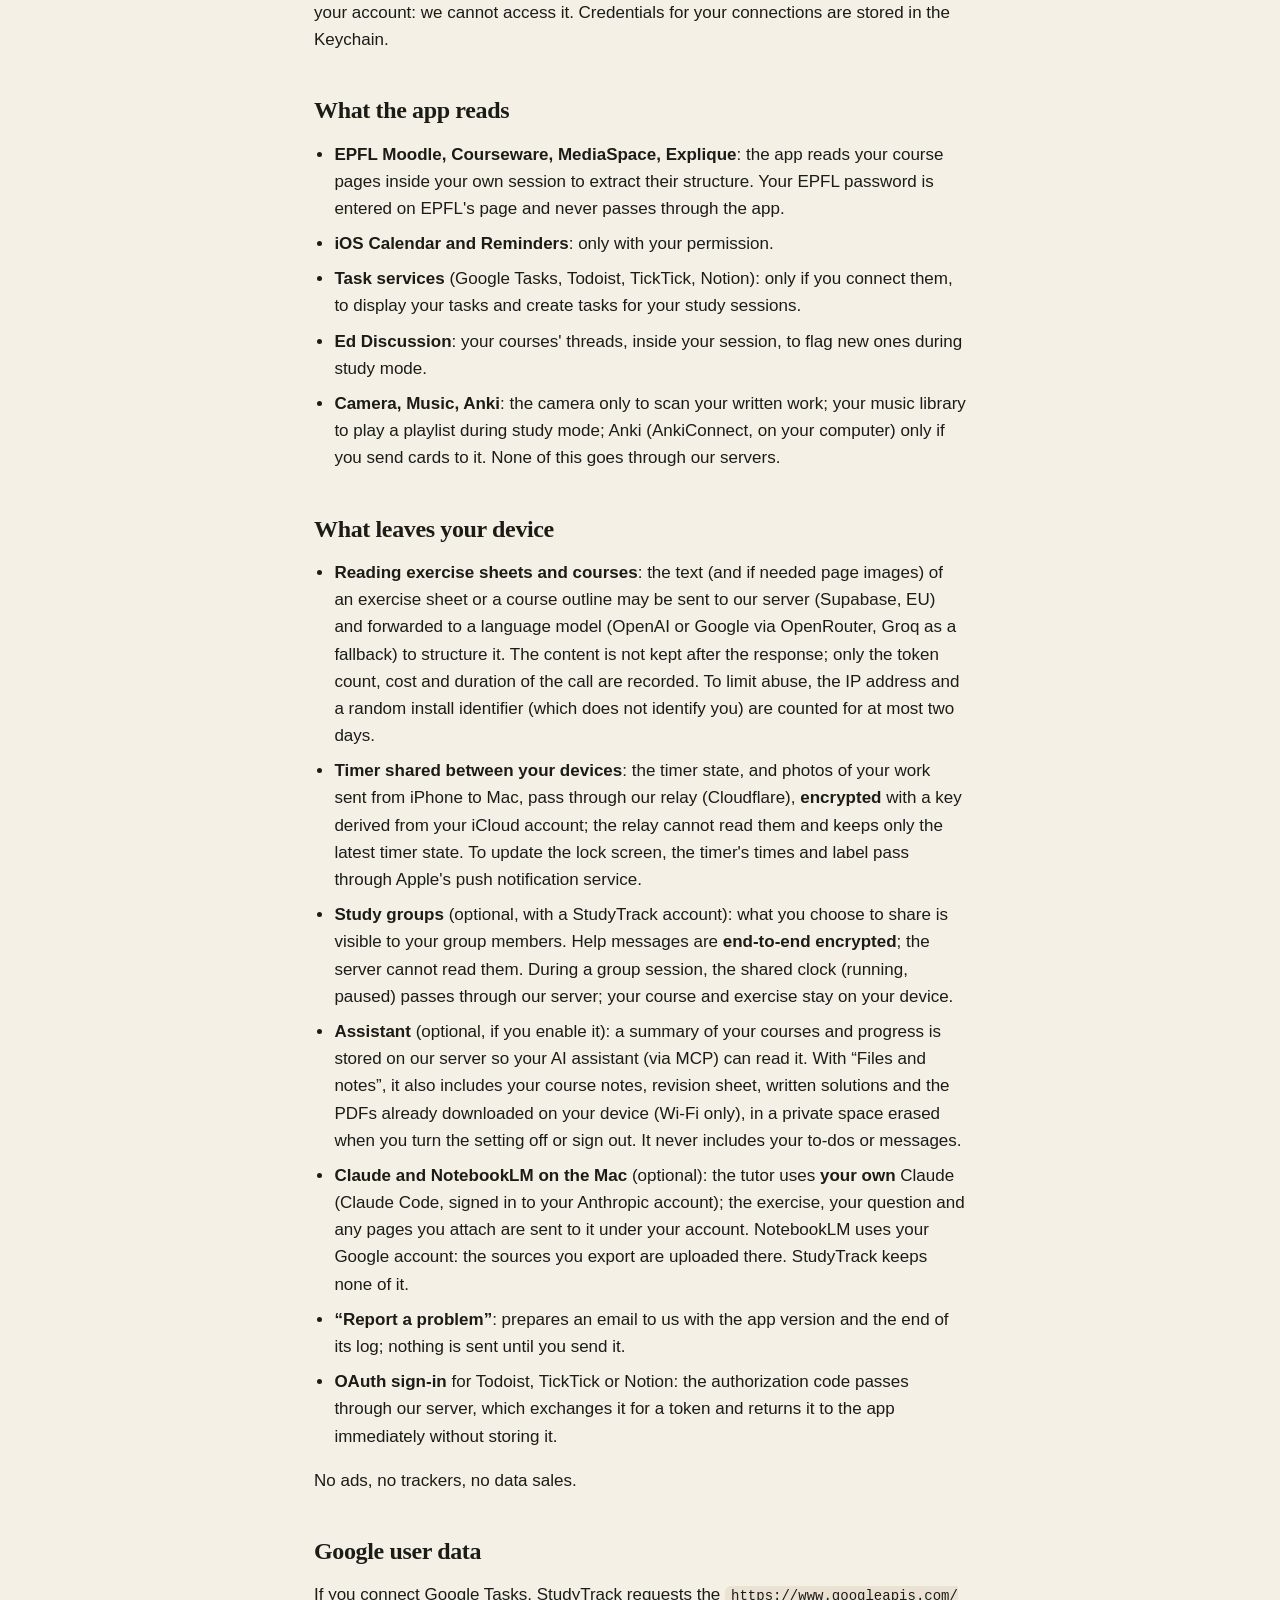
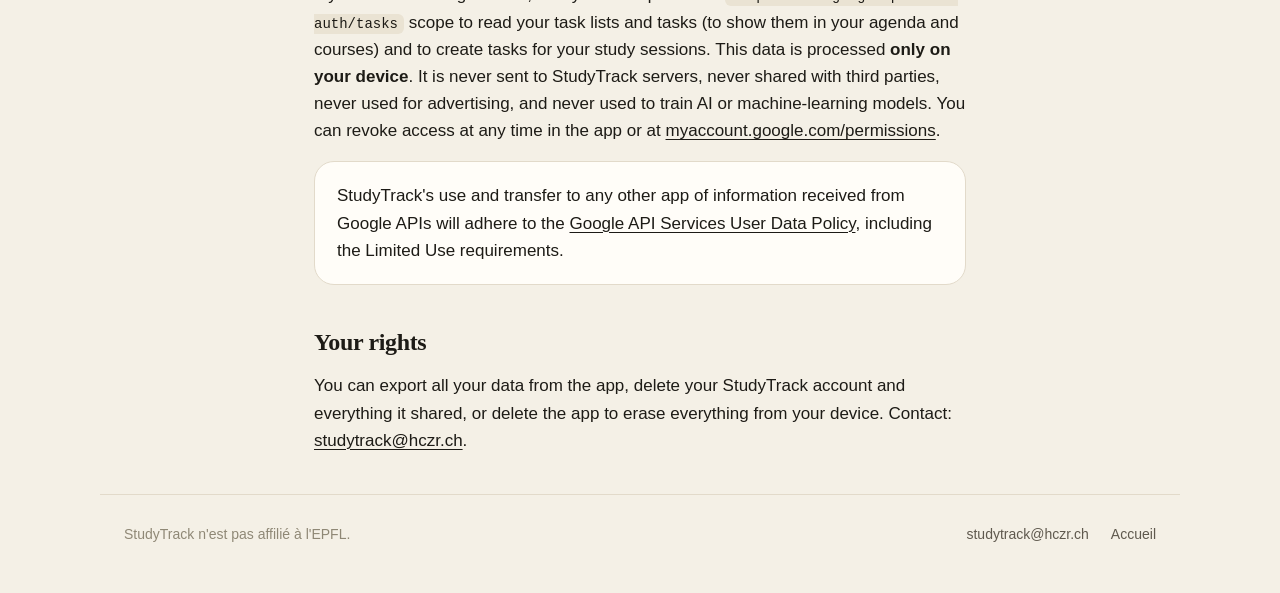
==== commit 4daafd38: "Confidentialité à jour (iCloud, relais, assistant, Claude et NotebookLM sur le Mac, compteurs d'abus" ====
--- a/privacy.html
+++ b/privacy.html
@@ -15,25 +15,30 @@
 <main class="doc">
 
   <h1>Politique de confidentialité</h1>
-  <p class="muted">Dernière mise à jour : 2 octobre 2026</p>
+  <p class="muted">Dernière mise à jour : 26 octobre 2026</p>
 
-  <p>StudyTrack est conçu pour garder tes données chez toi. Cette page dit exactement ce que l'app lit, où elle le garde, et ce qui quitte ton téléphone.</p>
+  <p>StudyTrack est conçu pour garder tes données chez toi. Cette page dit exactement ce que l'app lit, où elle le garde, et ce qui quitte ton iPhone ou ton Mac.</p>
 
-  <h2>Ce qui reste sur ton téléphone</h2>
-  <p>Tes cours, leur théorie, tes séries et leur avancement, ton temps d'étude, tes notes et ton agenda sont stockés <strong>uniquement sur ton appareil</strong> (et dans ta sauvegarde iCloud si tu l'as activée). Les identifiants de tes connexions (Moodle, services de tâches) sont gardés dans le trousseau iOS.</p>
+  <h2>Ce qui reste chez toi</h2>
+  <p>Tes cours, leur théorie, tes séries et leur avancement, ton temps d'étude, tes notes et ton agenda sont stockés <strong>sur tes appareils</strong> et dans ta <strong>base iCloud privée</strong>, qui les synchronise entre ton iPhone, ton iPad et ton Mac. Cette base est chez Apple, dans ton compte : nous n'y avons pas accès. Les identifiants de tes connexions (Moodle, services de tâches) sont gardés dans le trousseau.</p>
 
   <h2>Ce que l'app lit</h2>
   <ul>
     <li><strong>Moodle, Courseware, MediaSpace, Explique (EPFL)</strong> : l'app lit les pages de tes cours dans ta propre session, comme tu le ferais dans un navigateur, pour en extraire la structure (semaines, vidéos, séries, échéances). Ton mot de passe EPFL est saisi sur la page de l'EPFL et ne passe jamais par l'app.</li>
     <li><strong>Calendrier et Rappels d'iOS</strong> : seulement si tu l'autorises, pour afficher ton horaire et tes tâches et y ajouter tes sessions.</li>
     <li><strong>Services de tâches</strong> (Google Tasks, Todoist, TickTick, Notion) : seulement si tu les relies, pour afficher tes tâches et en créer pour tes sessions d'étude.</li>
+    <li><strong>Ed Discussion</strong> : les fils de tes cours, dans ta session, pour te signaler les nouveaux pendant le mode étude.</li>
+    <li><strong>Appareil photo, Musique, Anki</strong> : l'appareil photo seulement pour numériser ta copie ; ta bibliothèque musicale pour jouer une playlist pendant le mode étude ; Anki (AnkiConnect, sur ton ordinateur) seulement si tu y envoies des cartes. Rien de cela ne passe par nos serveurs.</li>
   </ul>
 
-  <h2>Ce qui quitte ton téléphone</h2>
+  <h2>Ce qui quitte ton appareil</h2>
   <ul>
-    <li><strong>Lecture des séries et des cours</strong> : le texte (et, si nécessaire, les images) d'une série d'exercices ou le plan d'un cours peut être envoyé à notre serveur (Supabase, Union européenne) qui le transmet à un modèle de langue pour le ranger. Rien n'est conservé après la réponse.</li>
-    <li><strong>Groupes</strong> (facultatif, avec un compte StudyTrack) : ce que tu choisis de partager — temps d'étude agrégé par jour, avancement des séries, présence « je travaille sur… » — est visible par les membres de tes groupes. Les messages d'entraide sont <strong>chiffrés de bout en bout</strong> : le serveur ne peut pas les lire.</li>
-    <li><strong>Assistant</strong> (facultatif, si tu l'actives) : un résumé de tes cours et de ton avancement est déposé sur notre serveur pour que ton assistant IA (via MCP) puisse le lire. Il ne contient ni tes tâches ni tes messages.</li>
+    <li><strong>Lecture des séries et des cours</strong> : le texte (et, si nécessaire, les images des pages) d'une série d'exercices ou le plan d'un cours peut être envoyé à notre serveur (Supabase, Union européenne) qui le transmet à un modèle de langue (OpenAI ou Google, par OpenRouter ; Groq en secours) pour le ranger. Le contenu n'est pas conservé après la réponse ; seuls le nombre de jetons, le coût et la durée de l'appel sont notés. Pour limiter les abus, l'adresse IP et un identifiant d'installation tiré au hasard (qui ne te désigne pas) sont comptés pendant au plus deux jours.</li>
+    <li><strong>Chrono partagé entre tes appareils</strong> : l'état du chrono, et les photos de ta copie envoyées de l'iPhone au Mac, passent par notre relais (Cloudflare), <strong>chiffrés</strong> avec une clé tirée de ton compte iCloud ; le relais ne peut pas les lire et ne garde que le dernier état du chrono. Pour mettre à jour l'écran verrouillé, l'heure du chrono et son libellé passent par le service de notifications d'Apple.</li>
+    <li><strong>Groupes</strong> (facultatif, avec un compte StudyTrack) : ce que tu choisis de partager — temps d'étude agrégé par jour, avancement des séries, présence « je travaille sur… » — est visible par les membres de tes groupes. Les messages d'entraide sont <strong>chiffrés de bout en bout</strong> : le serveur ne peut pas les lire. Pendant une session de groupe, l'horloge commune (marche, pauses) passe par notre serveur ; ton cours et ton exercice restent sur ton appareil.</li>
+    <li><strong>Assistant</strong> (facultatif, si tu l'actives) : un résumé de tes cours et de ton avancement est déposé sur notre serveur pour que ton assistant IA (via MCP) puisse le lire. Avec « Fichiers et notes », il contient aussi tes notes de cours, ta fiche de révision, tes corrigés rédigés et les PDF déjà téléchargés sur ton appareil (en Wi-Fi seulement), dans un espace privé effacé quand tu coupes le réglage ou te déconnectes. Il ne contient ni tes to-do ni tes messages.</li>
+    <li><strong>Claude et NotebookLM sur le Mac</strong> (facultatifs) : le tuteur utilise <strong>ton propre</strong> Claude (Claude Code, connecté à ton compte Anthropic) ; l'énoncé, ta question et les pages de copie que tu joins lui sont envoyés sous ton compte. NotebookLM utilise ton compte Google : les sources que tu exportes y sont déposées. StudyTrack n'en garde rien.</li>
+    <li><strong>« Signaler un problème »</strong> : prépare un courriel vers nous avec la version de l'app et la fin de son journal ; rien ne part tant que tu ne l'envoies pas.</li>
     <li><strong>Connexion OAuth</strong> à Todoist, TickTick ou Notion : le code d'autorisation transite par notre serveur, qui l'échange contre un jeton et le renvoie immédiatement à l'app, sans le conserver.</li>
   </ul>
   <p>Aucune publicité, aucun traceur, aucune revente de données.</p>
@@ -49,25 +54,30 @@
 
   <section id="en" lang="en">
   <h1>Privacy Policy</h1>
-  <p class="muted">Last updated: October 2, 2026</p>
+  <p class="muted">Last updated: October 26, 2026</p>
 
-  <p>StudyTrack is built to keep your data with you. This page explains exactly what the app reads, where it is stored, and what leaves your phone.</p>
+  <p>StudyTrack is built to keep your data with you. This page explains exactly what the app reads, where it is stored, and what leaves your iPhone or Mac.</p>
 
-  <h2>What stays on your phone</h2>
-  <p>Your courses, theory items, exercise series and progress, study time, notes and agenda are stored <strong>only on your device</strong> (and in your iCloud backup if enabled). Credentials for your connections are stored in the iOS Keychain.</p>
+  <h2>What stays with you</h2>
+  <p>Your courses, theory items, exercise series and progress, study time, notes and agenda are stored <strong>on your devices</strong> and in your <strong>private iCloud database</strong>, which syncs them between your iPhone, iPad and Mac. That database is held by Apple in your account: we cannot access it. Credentials for your connections are stored in the Keychain.</p>
 
   <h2>What the app reads</h2>
   <ul>
     <li><strong>EPFL Moodle, Courseware, MediaSpace, Explique</strong>: the app reads your course pages inside your own session to extract their structure. Your EPFL password is entered on EPFL's page and never passes through the app.</li>
     <li><strong>iOS Calendar and Reminders</strong>: only with your permission.</li>
     <li><strong>Task services</strong> (Google Tasks, Todoist, TickTick, Notion): only if you connect them, to display your tasks and create tasks for your study sessions.</li>
+    <li><strong>Ed Discussion</strong>: your courses' threads, inside your session, to flag new ones during study mode.</li>
+    <li><strong>Camera, Music, Anki</strong>: the camera only to scan your written work; your music library to play a playlist during study mode; Anki (AnkiConnect, on your computer) only if you send cards to it. None of this goes through our servers.</li>
   </ul>
 
-  <h2>What leaves your phone</h2>
+  <h2>What leaves your device</h2>
   <ul>
-    <li><strong>Reading exercise sheets and courses</strong>: the text (and if needed images) of an exercise sheet or a course outline may be sent to our server (Supabase, EU) and forwarded to a language model to structure it. Nothing is kept after the response.</li>
-    <li><strong>Study groups</strong> (optional, with a StudyTrack account): what you choose to share is visible to your group members. Help messages are <strong>end-to-end encrypted</strong>; the server cannot read them.</li>
-    <li><strong>Assistant</strong> (optional, if you enable it): a summary of your courses and progress is stored on our server so your AI assistant (via MCP) can read it. It never includes your tasks or messages.</li>
+    <li><strong>Reading exercise sheets and courses</strong>: the text (and if needed page images) of an exercise sheet or a course outline may be sent to our server (Supabase, EU) and forwarded to a language model (OpenAI or Google via OpenRouter, Groq as a fallback) to structure it. The content is not kept after the response; only the token count, cost and duration of the call are recorded. To limit abuse, the IP address and a random install identifier (which does not identify you) are counted for at most two days.</li>
+    <li><strong>Timer shared between your devices</strong>: the timer state, and photos of your work sent from iPhone to Mac, pass through our relay (Cloudflare), <strong>encrypted</strong> with a key derived from your iCloud account; the relay cannot read them and keeps only the latest timer state. To update the lock screen, the timer's times and label pass through Apple's push notification service.</li>
+    <li><strong>Study groups</strong> (optional, with a StudyTrack account): what you choose to share is visible to your group members. Help messages are <strong>end-to-end encrypted</strong>; the server cannot read them. During a group session, the shared clock (running, paused) passes through our server; your course and exercise stay on your device.</li>
+    <li><strong>Assistant</strong> (optional, if you enable it): a summary of your courses and progress is stored on our server so your AI assistant (via MCP) can read it. With “Files and notes”, it also includes your course notes, revision sheet, written solutions and the PDFs already downloaded on your device (Wi-Fi only), in a private space erased when you turn the setting off or sign out. It never includes your to-dos or messages.</li>
+    <li><strong>Claude and NotebookLM on the Mac</strong> (optional): the tutor uses <strong>your own</strong> Claude (Claude Code, signed in to your Anthropic account); the exercise, your question and any pages you attach are sent to it under your account. NotebookLM uses your Google account: the sources you export are uploaded there. StudyTrack keeps none of it.</li>
+    <li><strong>“Report a problem”</strong>: prepares an email to us with the app version and the end of its log; nothing is sent until you send it.</li>
     <li><strong>OAuth sign-in</strong> for Todoist, TickTick or Notion: the authorization code passes through our server, which exchanges it for a token and returns it to the app immediately without storing it.</li>
   </ul>
   <p>No ads, no trackers, no data sales.</p>
